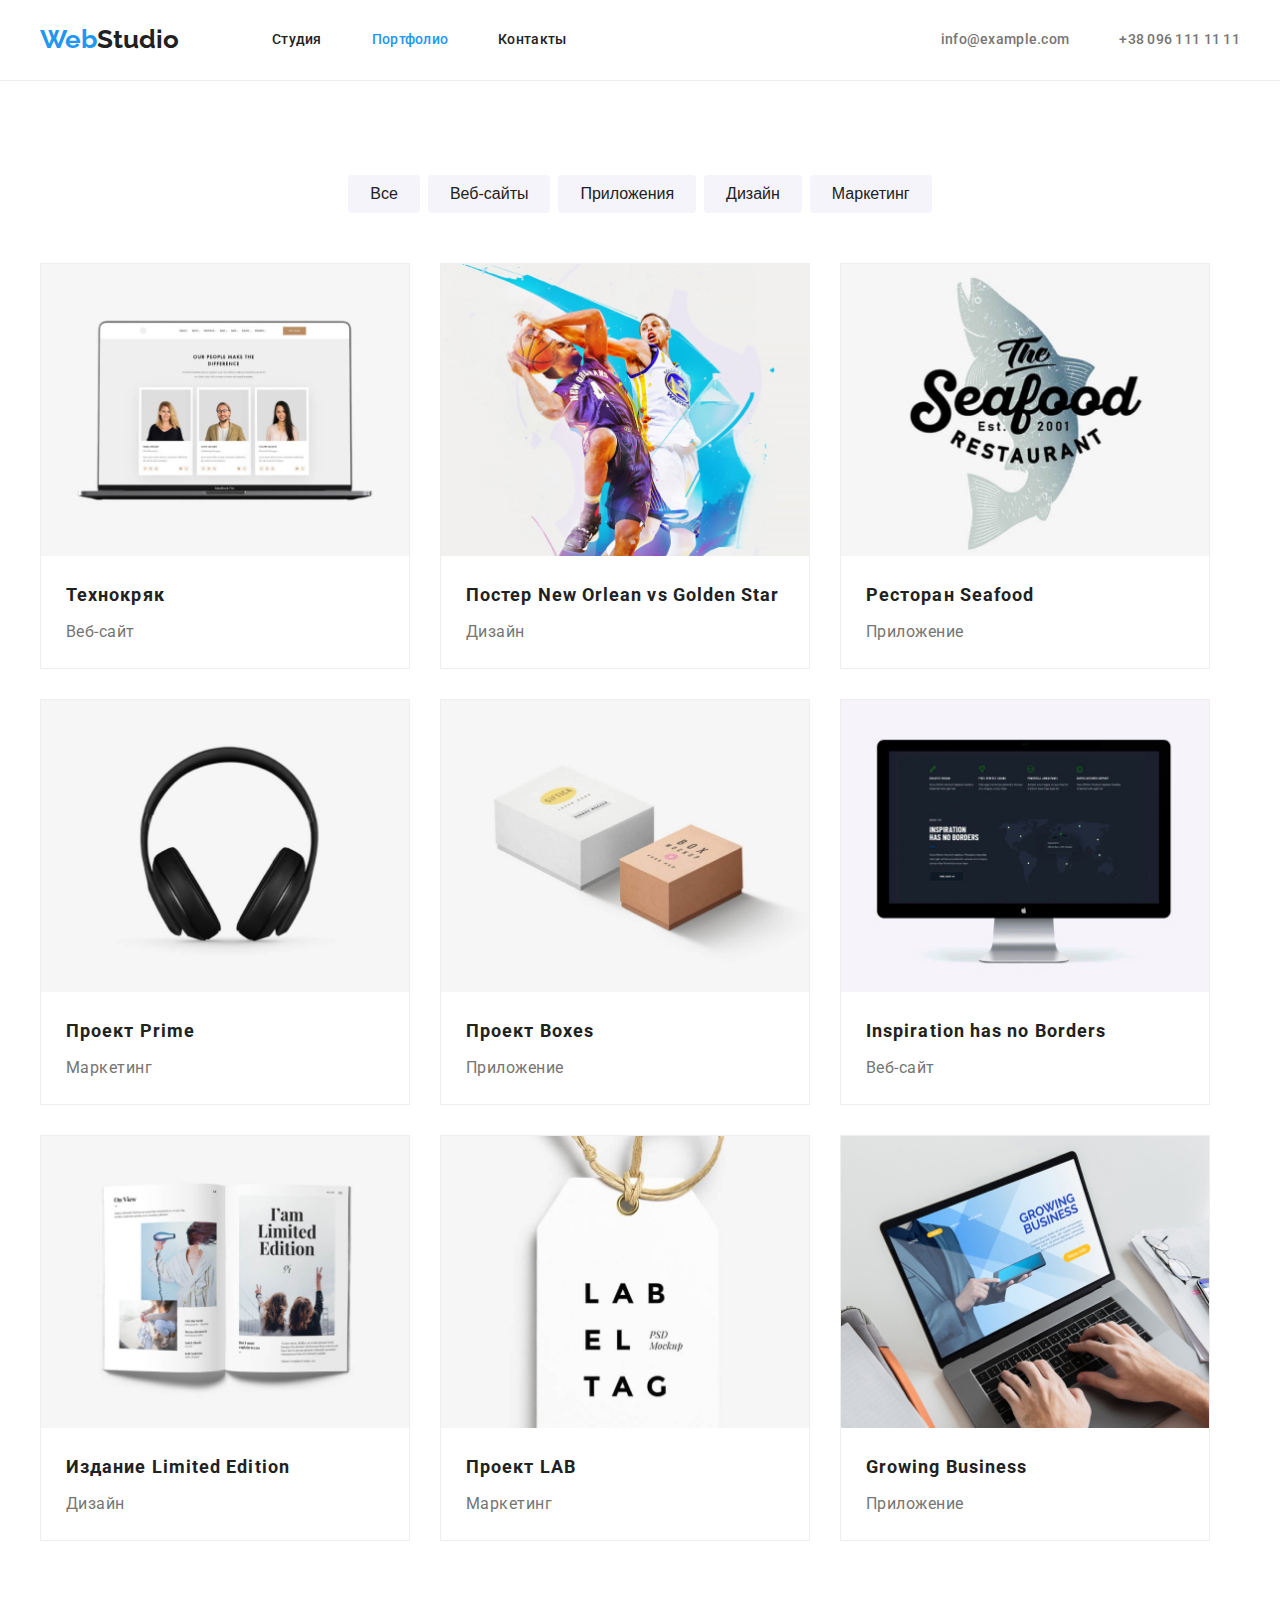
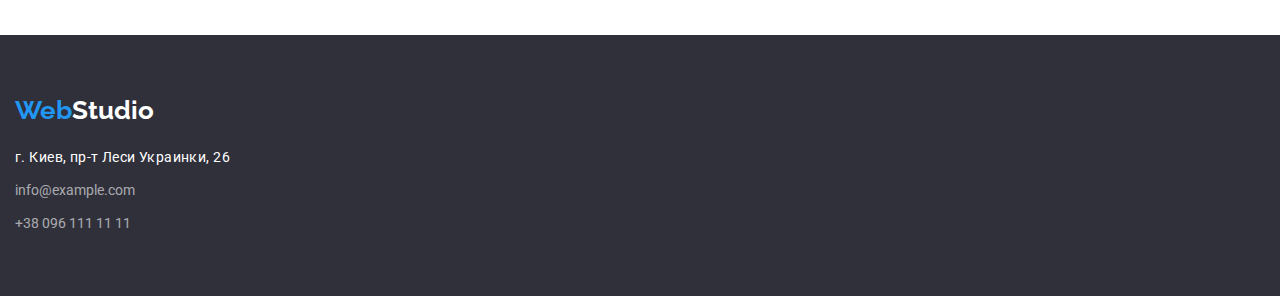
==== portfolio.html @ 2fcc0e0f "Add files via upload" ====
<!DOCTYPE html>
<html lang="ru">
<head>
  <meta charset="UTF-8">
  <meta http-equiv="X-UA-Compatible" content="IE=edge">
  <meta name="viewport" content="width=device-width, initial-scale=1.0">
  <link rel="stylesheet" href="https://cdnjs.cloudflare.com/ajax/libs/modern-normalize/1.1.0/modern-normalize.min.css" integrity="sha512-wpPYUAdjBVSE4KJnH1VR1HeZfpl1ub8YT/NKx4PuQ5NmX2tKuGu6U/JRp5y+Y8XG2tV+wKQpNHVUX03MfMFn9Q==" crossorigin="anonymous" referrerpolicy="no-referrer" />
  <link rel="stylesheet" href="./css/styles.css">
  <style>
    @import url('https://fonts.googleapis.com/css2?family=Roboto:wght@400;500;700;900&display=swap');      
    @import url('https://fonts.googleapis.com/css2?family=Raleway:wght@700&display=swap');
  </style>
  <title>Портфолио</title>
</head>
<body>
 <header class="header">
   <div class="container nav-header-container">
     <nav class="nav-header">
       <a href="./index.html" class="logo"><span class="web">Web</span>Studio</a>
       <ul class="navigation">
         <li class="navigation-list"><a href="./index.html" class="navigation">Студия</a></li>
         <li class="navigation-list"><a href="./portfolio.html" class="navigation current">Портфолио</a></li>
         <li class="navigation-list"><a href="" class="navigation">Контакты</a></li>
       </ul>
     </nav>
     <ul class="link-flex">
        <li class="item"><a href="mailto:info@devstudio.com" class="link-email">info@example.com</a></li>
        <li class="item"><a href="tel:+380961111111" class="link-tel">+38 096 111 11 11</a></li>
     </ul>
   </div>
 </header>
 <main class="about-portfolio">
   <section class="section">
     <div class="container">
       <h1 class="class">Примеры наших работ</h1>
       <ul class="about-portfolio-main">
         <li class="button-item"><button type="button" class="button-options">Все</button></li>
         <li class="button-item"><button type="button" class="button-options">Веб-сайты</button></li>
         <li class="button-item"><button type="button" class="button-options">Приложения</button></li>
         <li class="button-item"><button type="button" class="button-options">Дизайн</button></li>
         <li class="button-item"><button type="button" class="button-options">Маркетинг</button></li>
       </ul>
       <ul class="portfolio-content">
         <li class="portfolio-work-examples">
           <a href="" class="work-examples">
             <img src="./images/portfolio-1.jpg" width="370" height="294" class="work-examples-img" alt="portfolio-1"> 
             <div class="content-box">
               <h2 class="text">Технокряк</h2>
               <p class="text-secondary">Веб-сайт</p>
             </div>
           </a>
         </li>
         <li class="portfolio-work-examples">
           <a href="" class="work-examples">
             <img src="./images/portfolio-2.jpg" width="370" height="294" class="work-examples-img" alt="portfolio-2">
             <div class="content-box">
               <h2 class="text">Постер New Orlean vs Golden Star</h2>
               <p class="text-secondary">Дизайн</p>
             </div>
           </a>
         </li>
         <li class="portfolio-work-examples">
           <a href="" class="work-examples">
             <img src="./images/portfolio-3.jpg" width="370" height="294" class="work-examples-img" alt="portfolio-3">
             <div class="content-box">
               <h2 class="text">Ресторан Seafood</h2>
               <p class="text-secondary">Приложение</p>
             </div>
           </a>
         </li>
         <li class="portfolio-work-examples">
           <a href="" class="work-examples">
             <img src="./images/portfolio-4.jpg" width="370" height="294" class="work-examples-img" alt="portfolio-4">
             <div class="content-box">
               <h2 class="text">Проект Prime</h2>
               <p class="text-secondary">Маркетинг</p>
             </div>
           </a>
         </li>
         <li class="portfolio-work-examples">
           <a href="" class="work-examples">
             <img src="./images/portfolio-5.jpg" width="370" height="294" class="work-examples-img" alt="portfolio-5">
             <div class="content-box">
               <h2 class="text">Проект Boxes</h2>
               <p class="text-secondary">Приложение</p>
             </div>
           </a>
         </li>
         <li class="portfolio-work-examples">
           <a href="" class="work-examples">
             <img src="./images/portfolio-6.jpg" width="370" height="294" class="work-examples-img" alt="portfolio-6">
             <div class="content-box">
               <h2 class="text">Inspiration has no Borders</h2>
               <p class="text-secondary">Веб-сайт</p>
              </div>
           </a>
         </li>
         <li class="portfolio-work-examples">
           <a href="" class="work-examples">
             <img src="./images/portfolio-7.jpg" width="370" height="294" class="work-examples-img" alt="portfolio-7">
             <div class="content-box">
               <h2 class="text">Издание Limited Edition</h2>
               <p class="text-secondary">Дизайн</p>
             </div>
           </a>
         </li>
         <li class="portfolio-work-examples">
           <a href="" class="work-examples">
             <img src="./images/portfolio-8.jpg" width="370" height="294" class="work-examples-img" alt="portfolio-8">
             <div class="content-box">
               <h2 class="text">Проект LAB</h2>
               <p class="text-secondary">Маркетинг</p>
             </div>
           </a>
         </li>
         <li class="portfolio-work-examples">
           <a href="" class="work-examples">
             <img src="./images/portfolio-9.jpg" width="370" height="294" class="work-examples-img" alt="portfolio-9">
             <div class="content-box">
               <h2 class="text">Growing Business</h2>
               <p class="text-secondary">Приложение</p>
             </div>
            </a>
         </li>
       </ul>
     </div>
    </section>
 </main>
 <footer class="footer">
   <div class="container footer-list">
     <a href="/index.html" class="logo-footer"><span class="web">Web</span>Studio</a>
     <address>
       <ul class="address-footer">
         <li class="link-footer"><a href="https://bit.ly/3pXMvUd" class="address" target="_blank" rel="noopener noreferrer">г. Киев, пр-т Леси Украинки, 26</a></li>
         <li class="link-footer"><a href="mailto:info@devstudio.com" class="address-link">info@example.com</a></li>
         <li class="link-footer"><a href="tel:+380961111111" class="address-link">+38 096 111 11 11</a></li>
       </ul>
     </address>
   </div>
 </footer>
</body>
</html>
---- css/styles.css ----
:root{
  --theme-accent: #ffffff ;
  --theme-text-accent: #212121;
  --theme-text: #757575;
  --theme-button: #2196F3; 
  --theme-bgr: #E5E5E5; 
  --theme-button-other: #F5F4FA;
  --theme-bgr-field: #2F303A;
  --theme-adress-link: rgba(255, 255, 255, 0.6);
  --theme-social: #AFB1B8;
  --theme-bgr-about: #C4C4C4;


}
html {
  box-sizing: border-box ;
}
body {
  font-family: 'Roboto';
  font-size: 14px;
  line-height: 0.03em;
  background-color: var(--theme-accent);
  
}
body, h1, h2, h3, h4, h5, h6, p, ul, li {
  padding: 0;
  margin: 0;
}
img {
  display: block;
  max-width: 100%;
  height: auto;
}

.header {
  border-bottom: 1px solid #ECECEC;
}
.container {
  width: 1200px;
  padding: 0 15px;
  margin: 0 auto;
 
}
.container-flex {
  display: flex;
  flex-direction: row;
  align-items: center;
}
.nav-header-container {
  display: flex;
  align-items: center;
}
.logo {
  margin-right: 93px;
  color: var(--theme-text-accent);
  font-family: 'Raleway';
  font-weight: 700;
  font-size: 26px;
  padding-top: 24px;
  padding-bottom: 25px;
  line-height: 1.19;
  text-decoration: none;
}
.web {
  color: var(--theme-button);
  font-family: 'Raleway';
  font-style: normal;
  font-weight: 700;
  font-size: 26px;
  line-height: 1.19;
  text-decoration: none;
}
.logo-footer{
  display: block;
  margin-bottom: 20px;
  color: var(--theme-accent);
  font-family: 'Raleway';
  font-style: normal;
  font-weight: 700;
  font-size: 26px;
  line-height: 1.19;
  text-decoration: none;
}
.footer-list {
  margin-right: 70px;
}
.svg-link {
  margin-right: 10px;
  fill: currentColor;
}
.link-footer {
  margin-right: 10px;
  margin-bottom: 9px;
  list-style: none;
}
.link-footer:nth-child(3) {
  margin-bottom: 0px;
}
.footer-address-link {
  display: flex;
}
.nav-header {
  display: flex;
  align-items: center;
}
.navigation {
  margin-left: 0;
  margin-right: 40px;
  display: inline-flex;
  margin: 0;
  color: var(--theme-text-accent);
  font-weight: 500;
  line-height: 1.14;
  letter-spacing: 0.02em;
  text-decoration: none;
}
.navigation-list {
  margin-right: 50px;
  padding-top: 32px;
  padding-bottom: 32px;
  list-style: none;
}
.navigation-list:last-child {
  margin-right: 0px;
}

.navigation:hover, .navigation:focus {
  color: var(--theme-button);
}
.link-flex {
  display: flex;
  margin-left: auto;
}

.link {
  color: var(--theme-text);
  text-decoration: none;

}
.link-email{
  color: var(--theme-text);
  font-weight: 500;
  line-height: 1.14;
  letter-spacing: 0.02em;
  text-decoration: none;
  display: flex;
  align-items: center;
}
.link-tel {
  color: var(--theme-text);
  font-weight: 500;
  line-height: 1.14;
  letter-spacing: 0.02em;
  text-decoration: none;
  display: flex;
  align-items: center;
}

.link-email:hover, .link-email:focus {
  color: var(--theme-button);
  fill: var(--theme-button);
}
.link-tel:hover, .link-tel:focus {
  color: var(--theme-button);
  fill: var(--theme-button);
}
.current {
  color: var(--theme-button);
}
.about {
  max-width: 1600px;
  height: 600px;
  margin: auto;
  display: flex;
  flex-direction: column;
  background: var(--theme-bgr-about);

  background-image: linear-gradient(rgba(47, 48, 58, 0.4), rgba(47, 48, 58, 0.4)),
  url(../images/Img.jpg);
  background-repeat: no-repeat;
  background-position: center;
  background-size: cover;
  padding-top: 200px;
  padding-bottom: 200px;
  text-align: center;
  align-items: center;
}
.tagline {
  max-width: 696px;
  margin-left: auto;
  margin-right: auto;
  margin-bottom: 30px;
  color: var(--theme-accent);
  font-weight: 900;
  font-size: 44px;
  line-height: 1.36;
  letter-spacing: 0.06em;
  text-transform: uppercase;
  text-align: center;
}
.button {
 
  cursor: pointer;
  margin: 0 auto;
  color: var(--theme-accent);
  box-shadow: 0px 4px 4px rgba(0, 0, 0, 0.15);
  background-color: var(--theme-button);
  min-width: 200px;
  height: 50px;
  letter-spacing: 0.06em;
  border-radius: 4px;
  font-weight: 700;
  font-size: 16px;
  line-height: 1.87;
  border: none;
}
.button-options {
  color: var(--theme-text-accent);
  background-color: var(--theme-button-other);
  font-style: normal;
  font-weight: 500;
  font-size: 16px;
  line-height: 1.62;
  border-radius: 4px;
  border: none;
  padding: 6px 22px;
}
.button-options:hover, .button-options:focus {
  background-color: var(--theme-button);
}
.class {
  display: none;
}
.section {
  padding-top: 94px;
  padding-bottom: 94px;
}
.benefits-list {
  display: flex;
}
.benefits {
  padding-bottom: 0;
}
.item {
  margin-right: 50px;
  list-style: none;
}
.item:last-child{
  margin-right: 0;
}
.benefits-header {
  margin-bottom: 10px;
  color: var(--theme-text-accent);
  font-size: 14px;
  line-height: 1.14;
  text-transform: uppercase;
}
.benefits-text {
  color: var(--theme-text);
  font-size: 14px;
  line-height: 1.71;
  text-align: left;
}
.about-doing {
  margin-bottom: 50px;
  font-weight: 700;
  font-size: 36px;
  line-height: 42px;
  text-align: center;
  letter-spacing: 0.03em;
  color: var(--theme-text-accent);
}
.item-icon-benefits {
  display: flex;
  align-items: center;
  justify-content: center;
  width: 270px;
  height: 120px;
  background: var(--theme-button-other);
  border-radius: 4px;
  margin-bottom: 30px;
}
.doing-img {
  display: flex;
  margin: 0;
  padding-left: 0;
}
.about-doing-img {
  display: inline;
  margin-right: 30px;
  list-style: none;
}
.command {
  background-color: var(--theme-button-other);
}
.command-text {
  margin-bottom: 50px;
  font-weight: 700;
  text-align: center;
  color: var(--theme-text-accent);
  font-size: 36px;
  line-height: 1.16;
  letter-spacing: 0.03em;
}
.employees {
  display: flex;
  margin: 0;
  padding-left: 0;
}
.collaborator {
  margin-right: 30px;
  width: 270px;
  background-color: var(--theme-accent);
  text-align: center;
  box-shadow: 0px 1px 3px rgb(0 0 0 / 12%),
  0px 1px 1px rgb(0 0 0 / 14%),
  0px 2px 1px rgb(0 0 0 / 20%);
  border-radius: 0px 0px 4px 4px;
  list-style: none;
}
.employees-text {
  margin-top: 30px;
  margin-bottom: 10px;
  color: var(--theme-text-accent);
  font-weight: 500;
  font-size: 16px;
  line-height: 1.18;
  text-align: center;
}
.employees-text-secondary {
  margin-bottom: 16px;
  font-weight: 400;
  color:var(--theme-text);
  font-size: 16px;
  line-height: 1.18;
  text-align: center;
}
.employees-social-link-icon {
  display: flex;
  justify-content: center;
}
.employees-social-link-icon:last-child {
  margin-right: 0px;
}
.employees-social{
  list-style: none;
  margin-right: 10px;
}
.employees-social:last-child {
  margin-right: 0px;
}

.employees-social-link {
  width: 44px;
  height: 44px;
  border-radius: 50%;
  display: flex;
  justify-content: center;
  align-items: center;
  cursor: pointer;
  margin-bottom: 30px;
  fill: var(--theme-social);
}

.employees-social-link:hover {
  background-color: var(--theme-button);
  fill: var(--theme-accent) ;
}

.footer {
  background-color: var(--theme-bgr-field);
  padding-top: 60px;
  padding-bottom: 60px;
}

.address {
  color: var(--theme-accent);
  line-height: 1.71;
  letter-spacing: 0.03em;
  font-size: 14px;
  text-decoration: none;
  font-style: normal;
  list-style: none;
}
.address-link {
  color: var(--theme-adress-link);
  margin-top: 9px;
  line-height: 1.71;
  text-decoration: none;
  font-style: normal;
}
.about-portfolio-main {
  display: flex;
  justify-content: center;
  margin-bottom: 50px;
  list-style: none;
}
.button-item {
  margin-right: 8px;
}
.button-item:last-child {
  margin-right: 0px;
}

.portfolio-content{
  display: flex;
  flex-wrap: wrap;
}
.portfolio-work-examples {
  width: 370px;
  margin-right: 30px;
  margin-bottom: 30px;
  list-style: none; 
  
}
.content-box {
  padding: 20px 24px;
  border: 1px solid var(--theme-accent);
}
.text {
  margin: 0;
  margin-bottom: 4px;
  font-weight: 700;
  color: var(--theme-text-accent);
  font-size: 18px;
  line-height: 2;
  letter-spacing: 0.06em;
  list-style: none;

}
.work-examples {
  display: list-item;
  color: var(--theme-text-accent);
  border: 1px solid #EEEEEE;
  list-style: none; 
} 
.work-examples:hover {
  box-shadow: 0px 1px 1px rgba(0, 0, 0, 0.12),
  0px 4px 4px rgba(0, 0, 0, 0.06),
  1px 4px 6px rgba(0, 0, 0, 0.16);
}
.work-examples-img {
  display: inline-flex;
  width: 370px;
}
.portfolio-work-examples:nth-child(3n+3) {
  margin-right: 0;
}
.portfolio-work-examples:nth-last-child(-n + 3) {
  margin-bottom: 0;
}
.text-secondary {
  margin: 0;
  color: var(--theme-text);
  font-size: 16px;
  line-height: 1.85;
  letter-spacing: 0.03em;
  text-decoration: none;
  list-style: none;
}
.work-examples{
  text-decoration: none;
}

.link-footer:last-child {
  margin-bottom: 0px;
}
.partners {
  display: flex;
  justify-content: center;
}
.partners-list {
  list-style: none;
  margin-right: 30px;
}
.partners-list:last-child {
  margin-right: 0px;
}
.partners-item {
  width: 170px;
  height: 92px;
  display: flex;
  justify-content: center;
  align-items: center;
  border: 1px solid var(--theme-social);
  box-sizing: border-box;
  border-radius: 4px;
  cursor: pointer;
}
.social-link-footer {
  display: flex;
  justify-content: center;
}
.footer-social-link-item {
  list-style: none;
  margin-right: 10px ;
  background: rgba(255, 255, 255, 0.1);
  border-radius: 50%;
}
.footer-social-link-item:last-child {
  margin-right: 0px;
}
.footer-social-text {
  font-weight: 700;
  font-size: 14px;
  line-height: 1.14;
  letter-spacing: 0.03em;
  text-transform: uppercase;
  color: var(--theme-accent);
  margin-bottom: 30px;
}
.footer-social-link-svg {
  width: 44px;
  height: 44px;
  border-radius: 50%;
  display: flex;
  justify-content: center;
  align-items: center;
  cursor: pointer;
}
.footer-social-link-icon {
  fill: var(--theme-accent)
}
.footer-social-link-item:hover, .footer-social-link-item:focus {
  background-color: var(--theme-button);
}
.footer-container {
  display: flex;
  justify-content: flex-start;
  align-items: baseline;
}
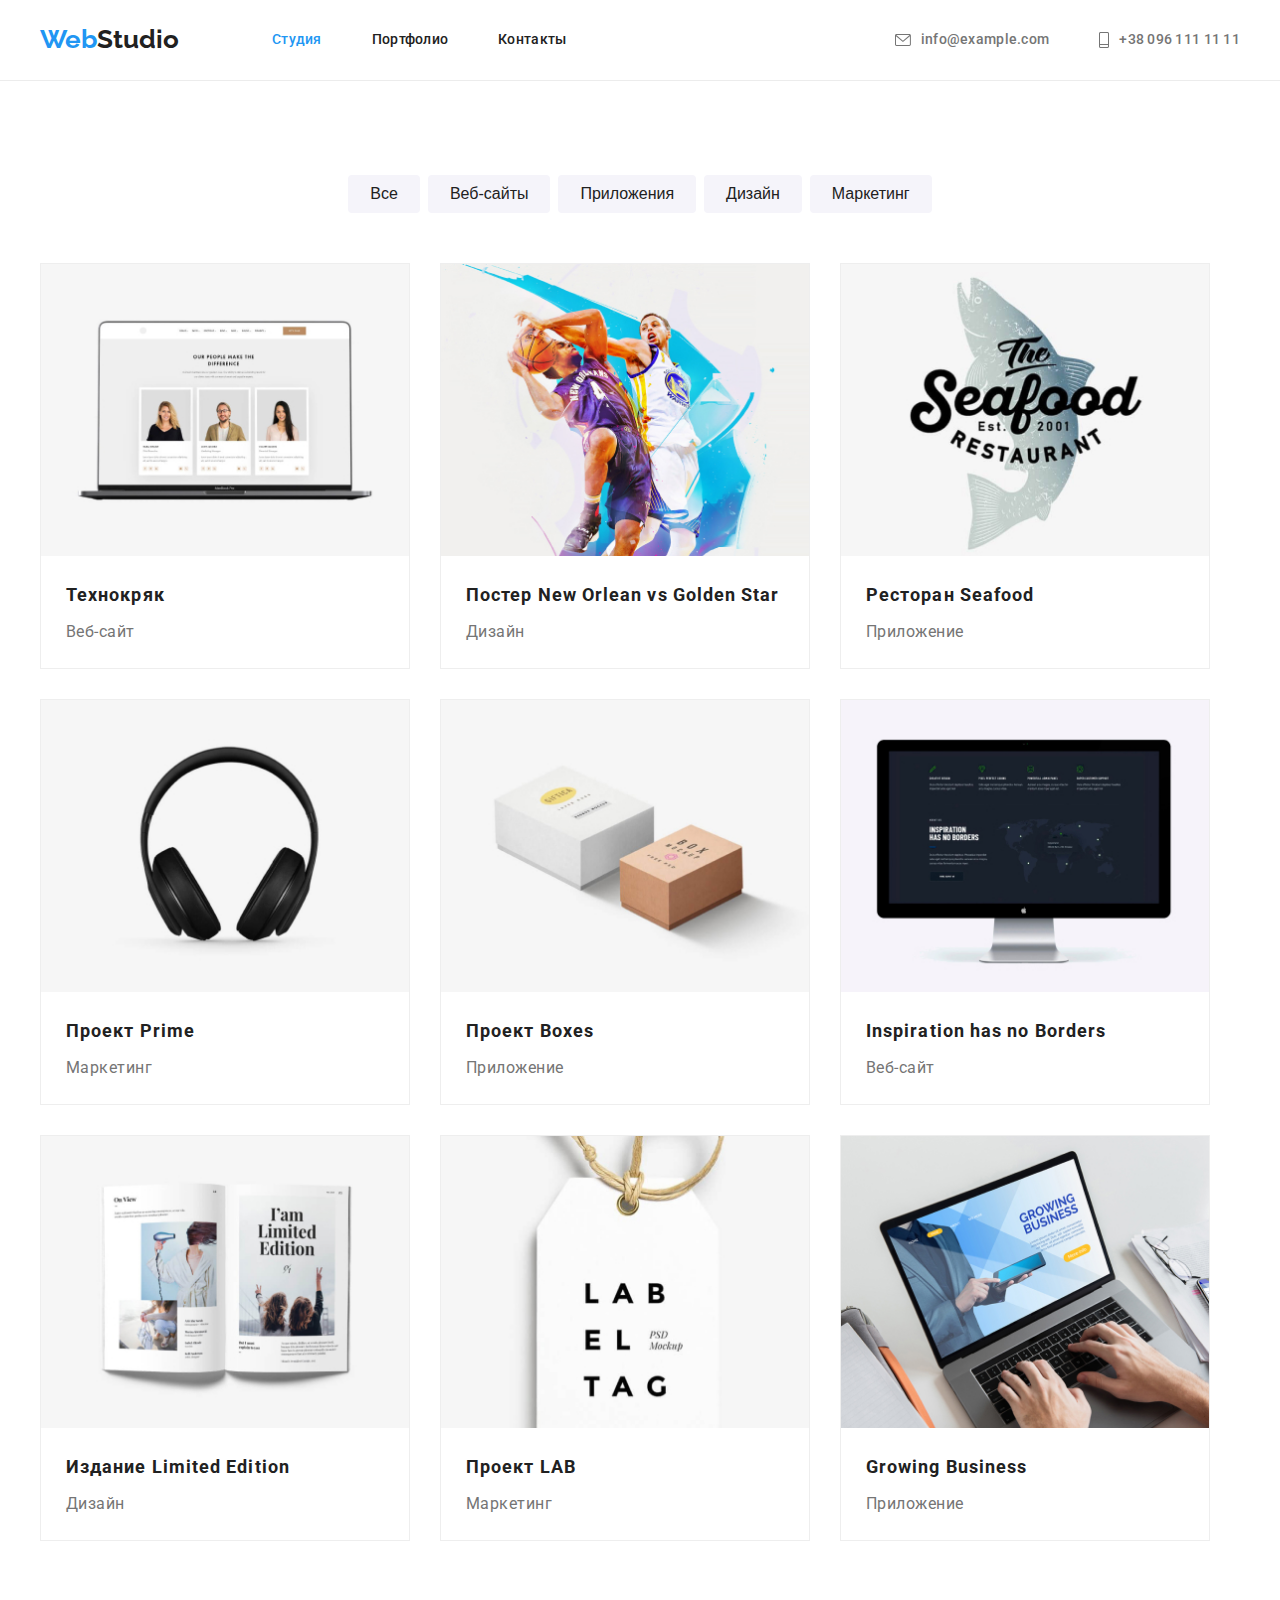
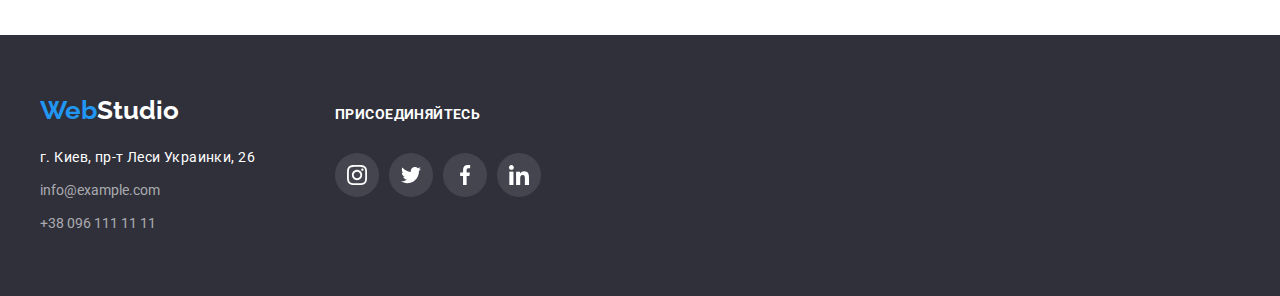
==== commit b667a0eb: "Update portfolio.html" ====
--- a/portfolio.html
+++ b/portfolio.html
@@ -18,14 +18,26 @@
      <nav class="nav-header">
        <a href="./index.html" class="logo"><span class="web">Web</span>Studio</a>
        <ul class="navigation">
-         <li class="navigation-list"><a href="./index.html" class="navigation">Студия</a></li>
-         <li class="navigation-list"><a href="./portfolio.html" class="navigation current">Портфолио</a></li>
+         <li class="navigation-list"><a href="./index.html" class="navigation current">Студия</a></li>
+         <li class="navigation-list"><a href="./portfolio.html" class="navigation">Портфолио</a></li>
          <li class="navigation-list"><a href="" class="navigation">Контакты</a></li>
        </ul>
      </nav>
      <ul class="link-flex">
-        <li class="item"><a href="mailto:info@devstudio.com" class="link-email">info@example.com</a></li>
-        <li class="item"><a href="tel:+380961111111" class="link-tel">+38 096 111 11 11</a></li>
+       <li class="item">
+         <a href="mailto:info@devstudio.com" class="link-email">
+           <svg class="svg-link" width="16" height="12">
+             <use href="./images/symbol-defs.svg#icon-mail"></use>
+           </svg>info@example.com
+         </a>
+       </li>
+       <li class="item">
+         <a href="tel:+380961111111" class="link-tel">
+           <svg class="svg-link" width="10" height="16">
+             <use href="./images/symbol-defs.svg#icon-tel"></use>
+           </svg>+38 096 111 11 11
+         </a>
+       </li>
      </ul>
    </div>
  </header>
@@ -126,17 +138,53 @@
      </div>
     </section>
  </main>
- <footer class="footer">
-   <div class="container footer-list">
-     <a href="/index.html" class="logo-footer"><span class="web">Web</span>Studio</a>
-     <address>
-       <ul class="address-footer">
-         <li class="link-footer"><a href="https://bit.ly/3pXMvUd" class="address" target="_blank" rel="noopener noreferrer">г. Киев, пр-т Леси Украинки, 26</a></li>
-         <li class="link-footer"><a href="mailto:info@devstudio.com" class="address-link">info@example.com</a></li>
-         <li class="link-footer"><a href="tel:+380961111111" class="address-link">+38 096 111 11 11</a></li>
-       </ul>
-     </address>
-   </div>
- </footer>
+  <footer class="footer">
+    <div class="container footer-container">
+      <div class="footer-list">
+        <a href="/index.html" class="logo-footer"><span class="web">Web</span>Studio</a>
+        <address>
+          <ul class="address-footer">
+            <li class="link-footer"><a href="https://bit.ly/3pXMvUd" class="address" target="_blank"
+                rel="noopener noreferrer">г. Киев, пр-т Леси Украинки, 26</a></li>
+            <li class="link-footer"><a href="mailto:info@devstudio.com" class="address-link">info@example.com</a></li>
+            <li class="link-footer"><a href="tel:+380961111111" class="address-link">+38 096 111 11 11</a></li>
+          </ul>
+        </address>
+      </div>
+      <div class="footer-social">
+        <p class="footer-social-text">присоединяйтесь</p>
+        <ul class="social-link-footer">
+          <li class="footer-social-link-item">
+            <a href="" class="footer-social-link-svg">
+              <svg class="footer-social-link-icon" width="20" height="20">
+                <use href="./images/symbol-defs.svg#icon-instagram"></use>
+              </svg>
+            </a>
+          </li>
+          <li class="footer-social-link-item">
+            <a href="" class="footer-social-link-svg">
+              <svg class="footer-social-link-icon" width="20" height="20">
+                <use href="./images/symbol-defs.svg#icon-twitter"></use>
+              </svg>
+            </a>
+          </li>
+          <li class="footer-social-link-item">
+            <a href="" class="footer-social-link-svg">
+              <svg class="footer-social-link-icon" width="20" height="20">
+                <use href="./images/symbol-defs.svg#icon-facebook"></use>
+              </svg>
+            </a>
+          </li>
+          <li class="footer-social-link-item">
+            <a href="" class="footer-social-link-svg">
+              <svg class="footer-social-link-icon" width="20" height="20">
+                <use href="./images/symbol-defs.svg#icon-linkedin"></use>
+              </svg>
+            </a>
+          </li>
+        </ul>
+      </div>
+    </div>
+  </footer>
 </body>
-</html>+</html>
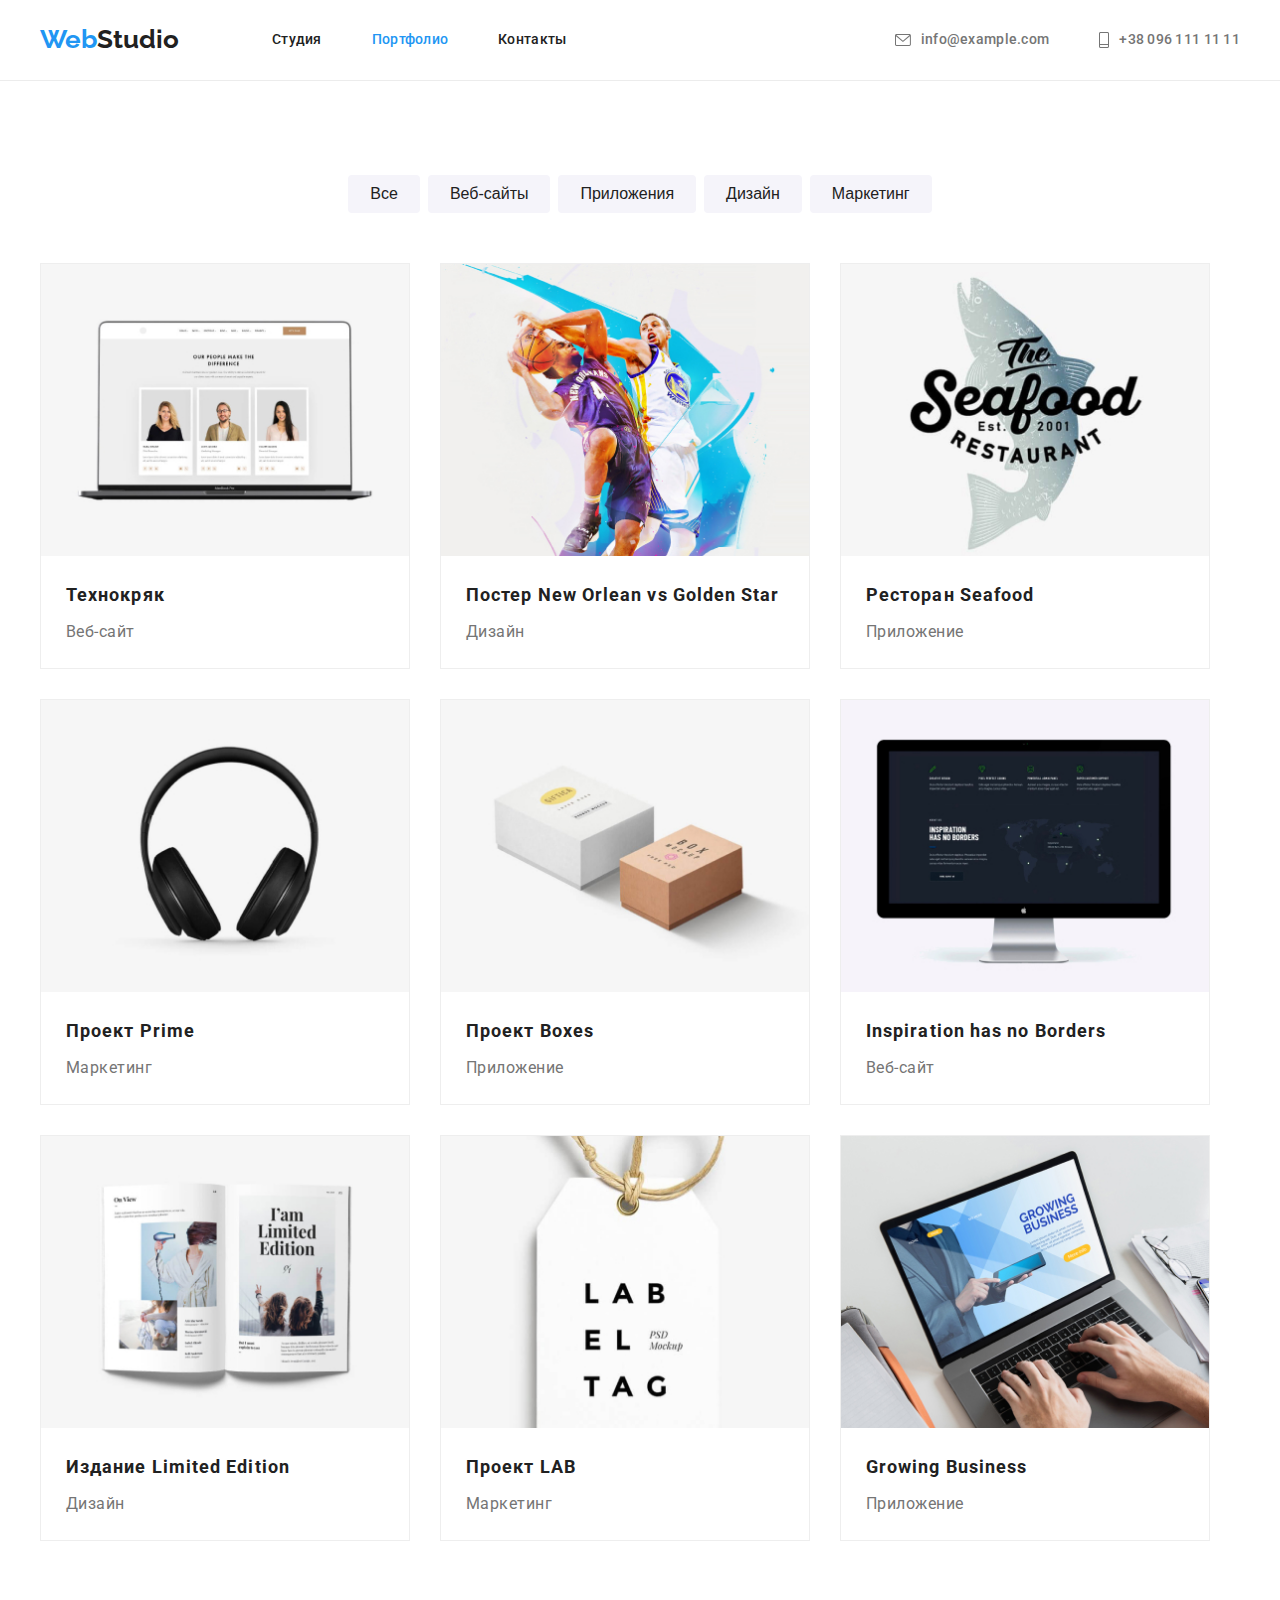
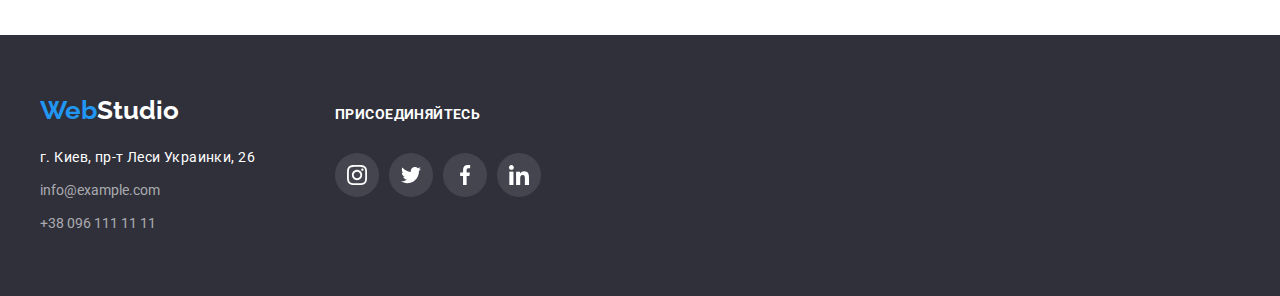
==== commit 64b383b8: "Update portfolio.html" ====
--- a/portfolio.html
+++ b/portfolio.html
@@ -18,8 +18,8 @@
      <nav class="nav-header">
        <a href="./index.html" class="logo"><span class="web">Web</span>Studio</a>
        <ul class="navigation">
-         <li class="navigation-list"><a href="./index.html" class="navigation current">Студия</a></li>
-         <li class="navigation-list"><a href="./portfolio.html" class="navigation">Портфолио</a></li>
+         <li class="navigation-list"><a href="./index.html" class="navigation">Студия</a></li>
+         <li class="navigation-list"><a href="./portfolio.html" class="navigation current">Портфолио</a></li>
          <li class="navigation-list"><a href="" class="navigation">Контакты</a></li>
        </ul>
      </nav>
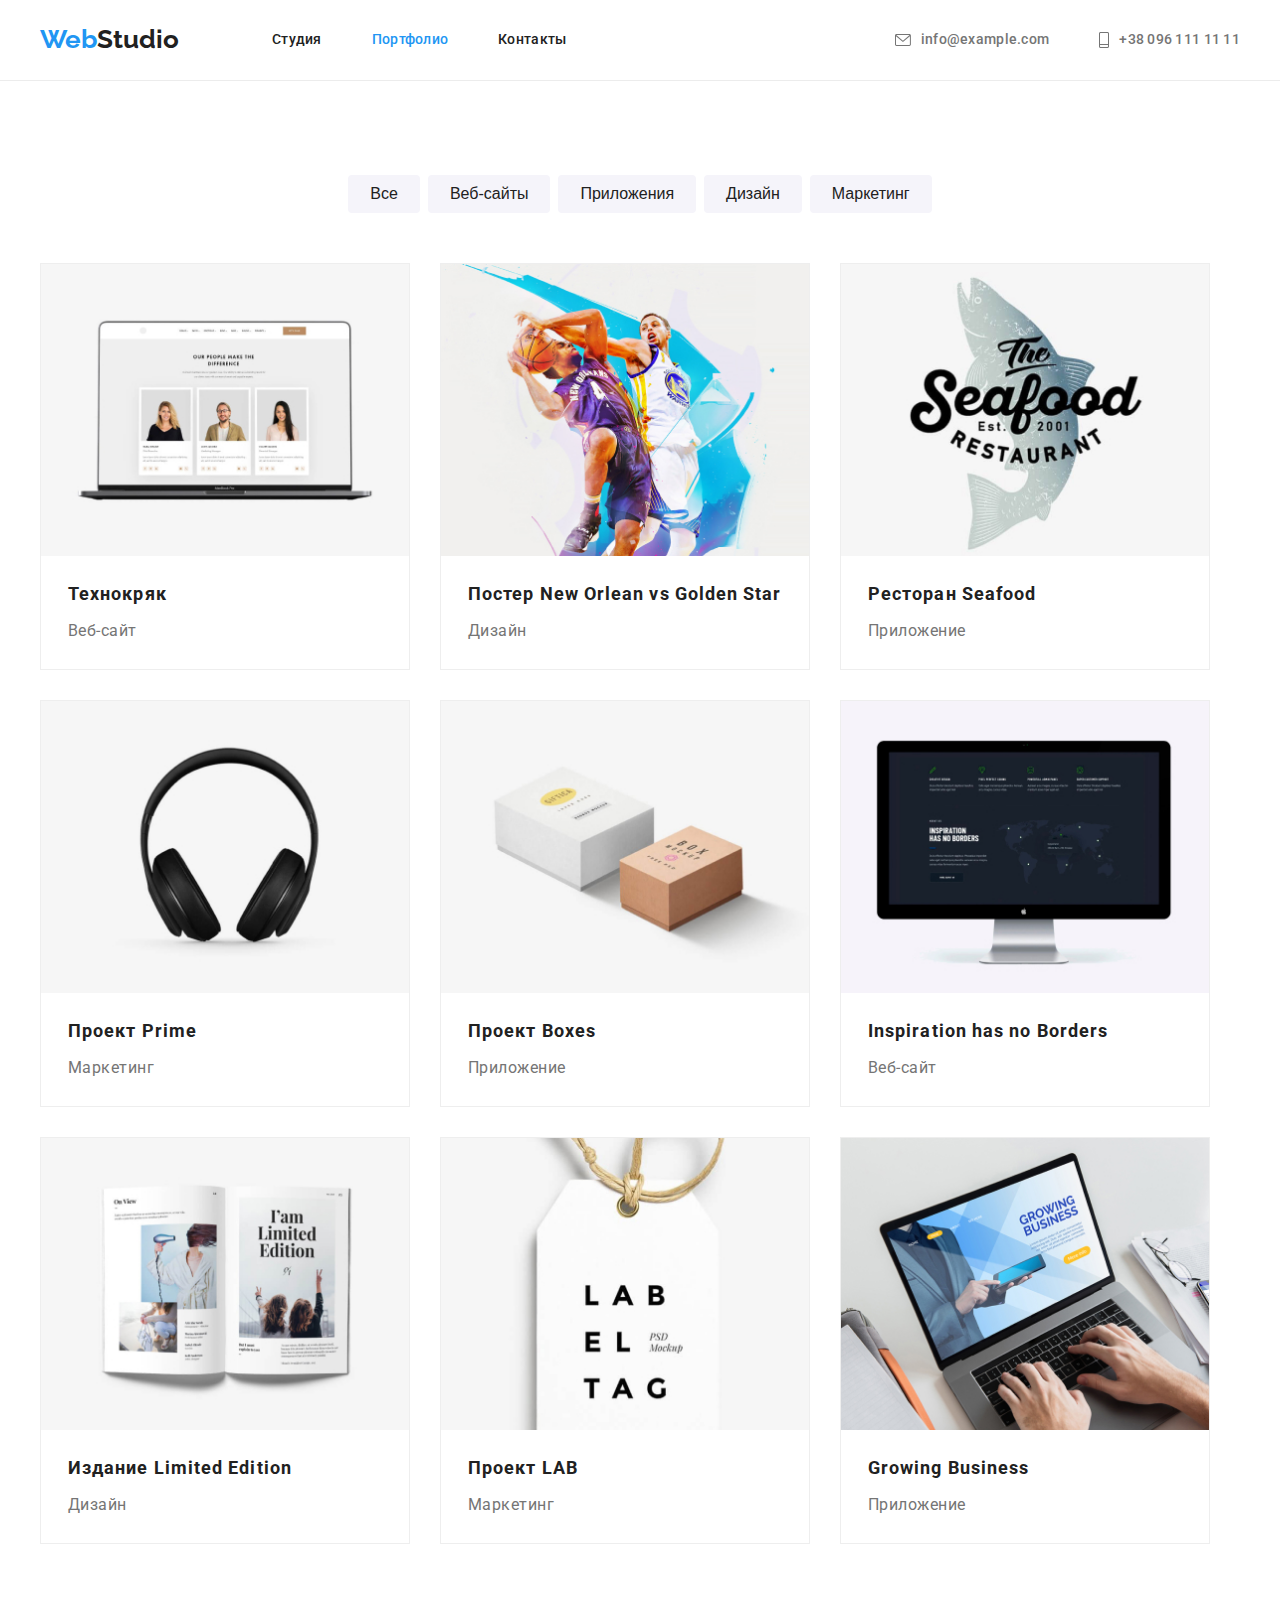
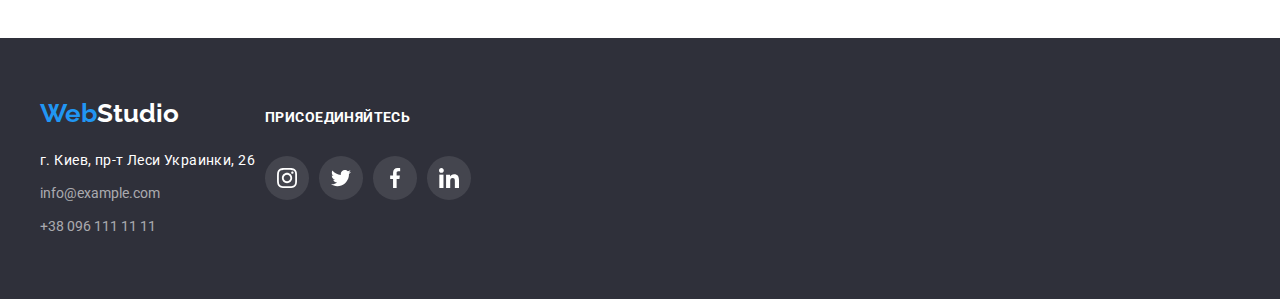
==== commit 480dcc01: "Update portfolio.html" ====
--- a/portfolio.html
+++ b/portfolio.html
@@ -1,6 +1,7 @@
 <!DOCTYPE html>
 <html lang="ru">
 <head>
+  
   <meta charset="UTF-8">
   <meta http-equiv="X-UA-Compatible" content="IE=edge">
   <meta name="viewport" content="width=device-width, initial-scale=1.0">
--- a/css/styles.css
+++ b/css/styles.css
@@ -81,9 +81,7 @@
   line-height: 1.19;
   text-decoration: none;
 }
-.footer-list {
-  margin-right: 70px;
-}
+
 .svg-link {
   margin-right: 10px;
   fill: currentColor;
@@ -415,7 +413,9 @@
 }
 .content-box {
   padding: 20px 24px;
-  border: 1px solid var(--theme-accent);
+  border-left: 1px solid var(--theme-accent);
+  border-bottom: 1px solid var(--theme-accent);
+  border-width: 1px solid var(--theme-accent);
 }
 .text {
   margin: 0;
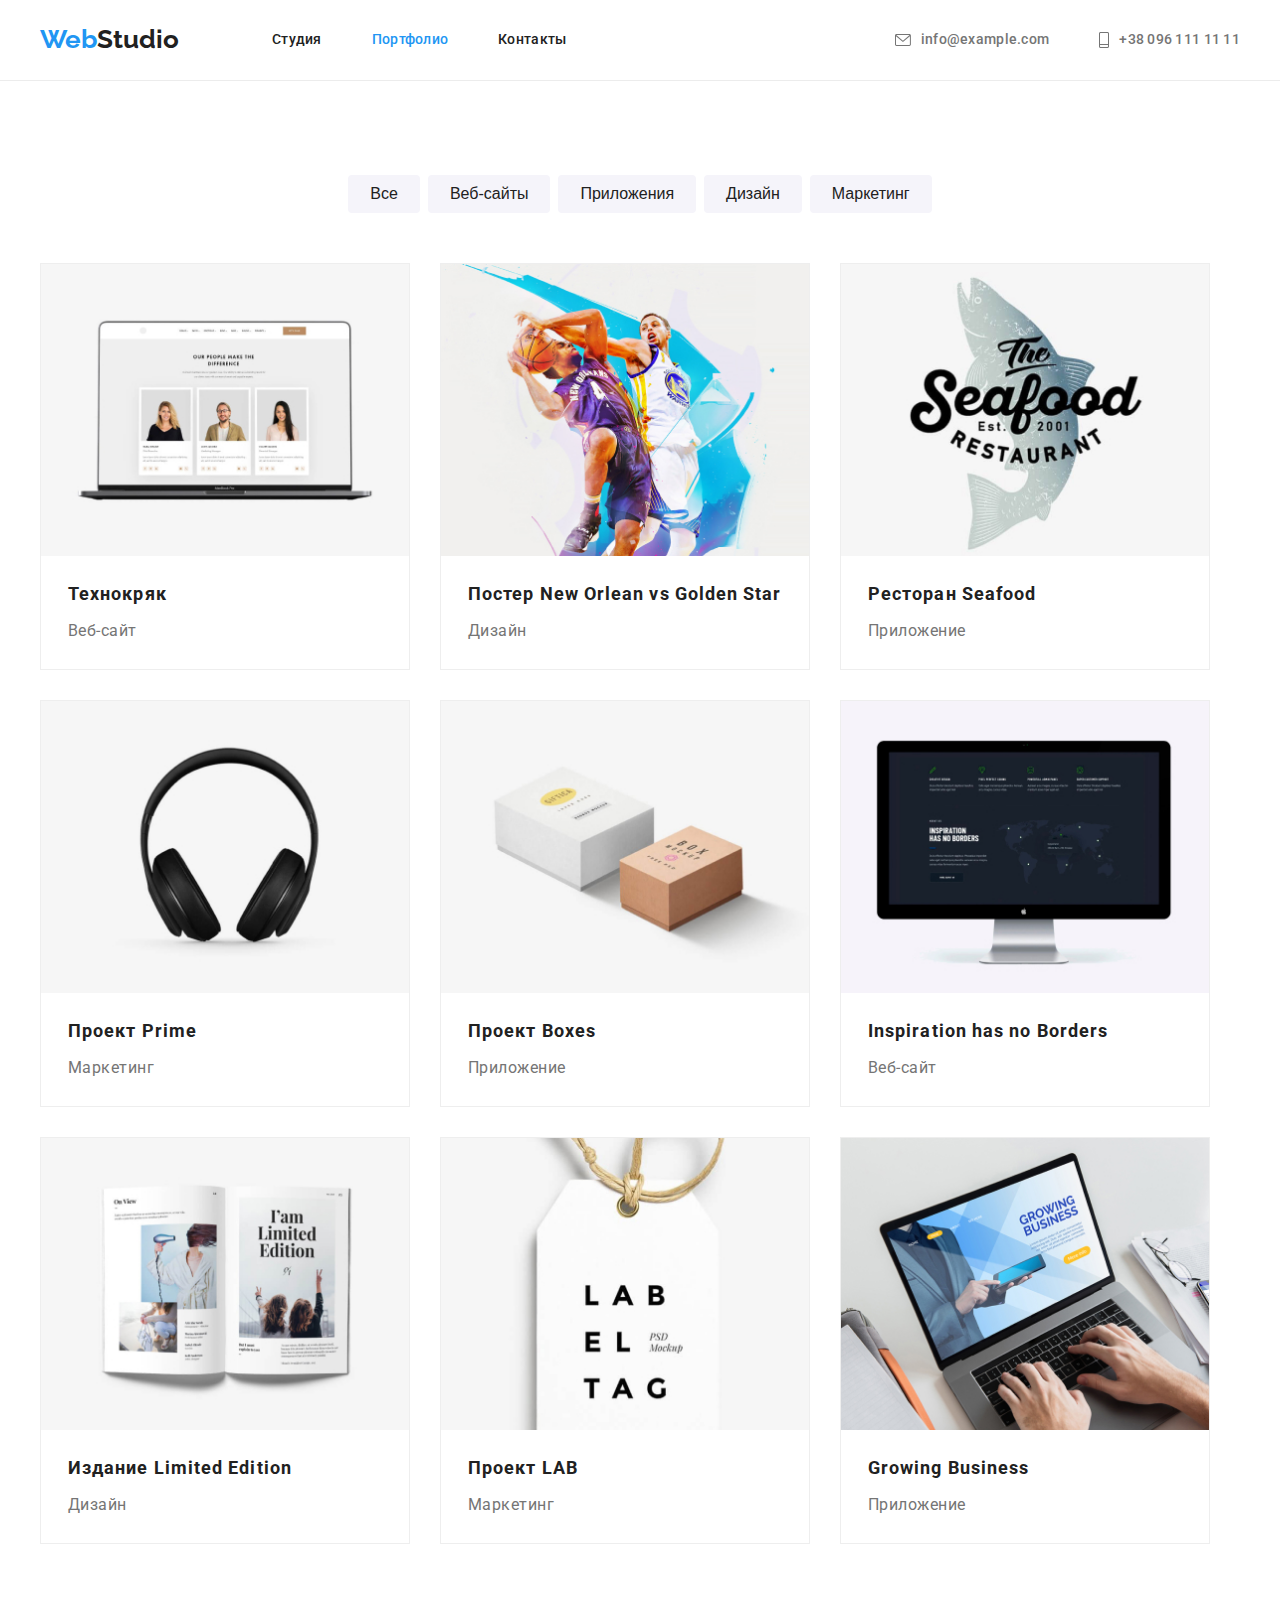
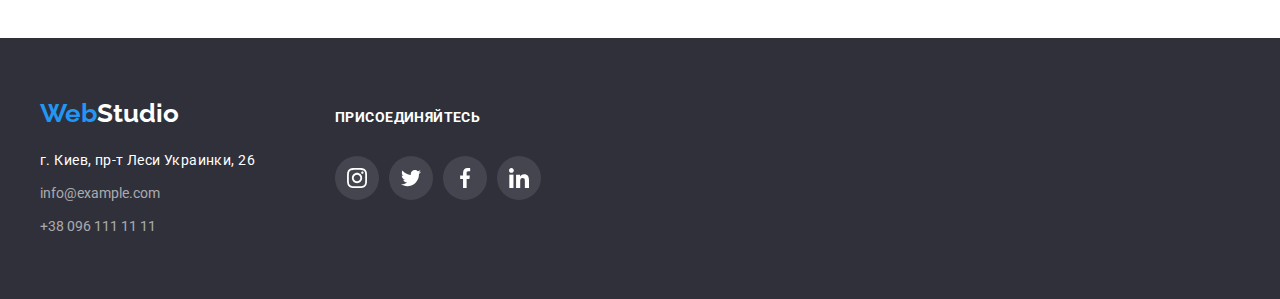
==== commit 1f720237: "Update portfolio.html" ====
--- a/portfolio.html
+++ b/portfolio.html
@@ -1,7 +1,6 @@
 <!DOCTYPE html>
 <html lang="ru">
 <head>
-  
   <meta charset="UTF-8">
   <meta http-equiv="X-UA-Compatible" content="IE=edge">
   <meta name="viewport" content="width=device-width, initial-scale=1.0">
--- a/css/styles.css
+++ b/css/styles.css
@@ -225,6 +225,7 @@
 }
 .button-options:hover, .button-options:focus {
   background-color: var(--theme-button);
+  color: var(--theme-accent);
 }
 .class {
   display: none;
@@ -491,6 +492,10 @@
   display: flex;
   justify-content: center;
 }
+.footer-social {
+  margin-left: 70px;
+  padding-top: 10px;
+}
 .footer-social-link-item {
   list-style: none;
   margin-right: 10px ;
